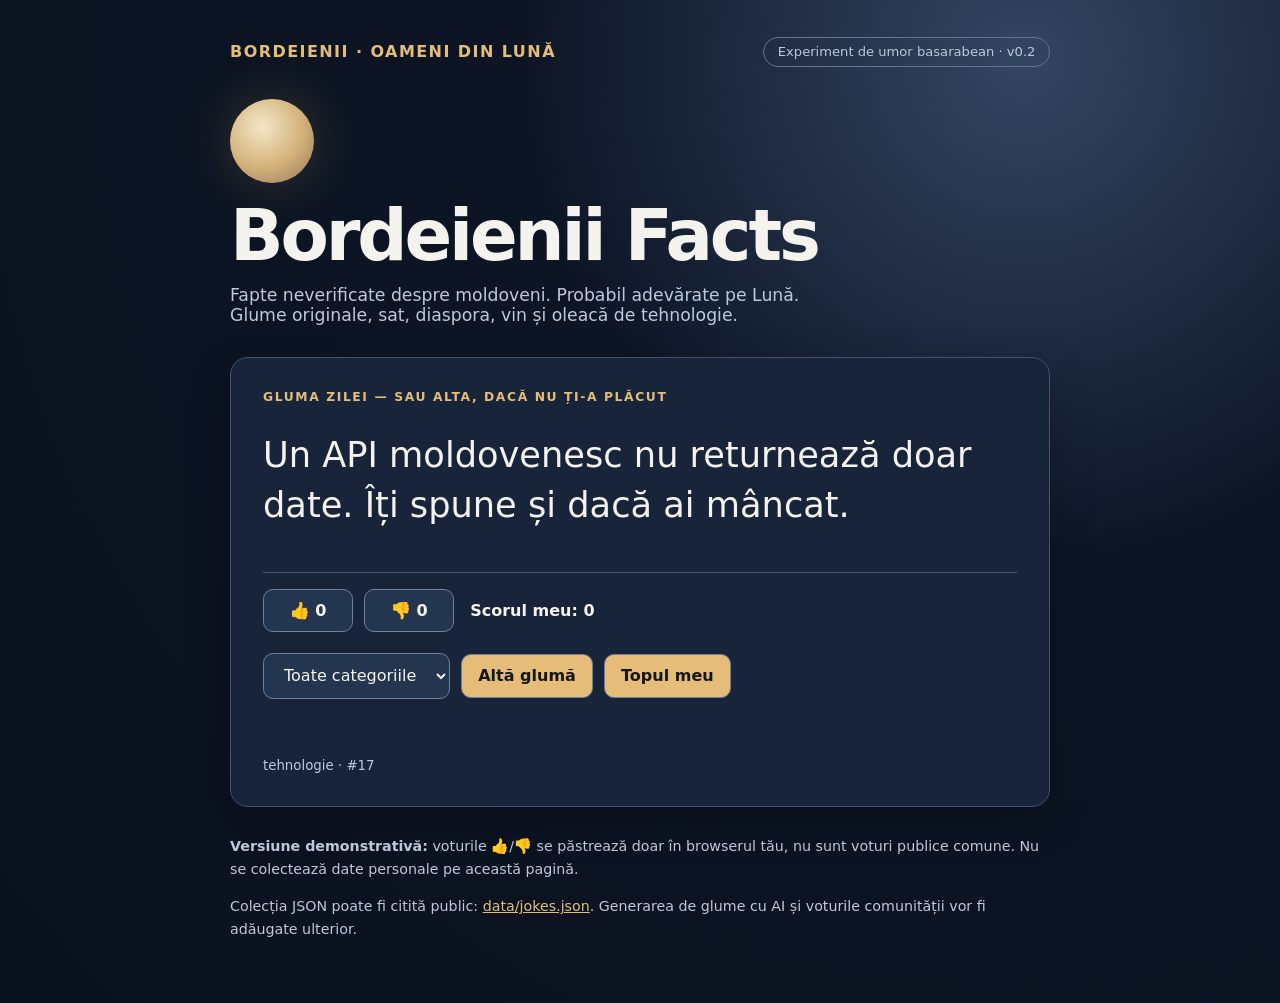
==== humor/index.html @ bf0099c3 "Publish standalone Bordeienii Facts GitHub Pages demo" ====
<!doctype html>
<html lang="ro">
<head>
  <meta charset="utf-8">
  <meta name="viewport" content="width=device-width, initial-scale=1">
  <meta name="description" content="Bordeienii Facts: glume despre Moldova, diaspora, sat și viața pe Lună.">
  <title>Bordeienii Facts — Umor de pe Lună</title>
  <style>
    :root{color-scheme:dark;--bg:#0d1525;--panel:#17243a;--border:#43536d;--text:#f5f3ee;--muted:#bdc9db;--gold:#e5bd79;--focus:#9ac5ff;font-family:system-ui,-apple-system,"Segoe UI",sans-serif}
    *{box-sizing:border-box}
    body{margin:0;min-height:100vh;color:var(--text);background:radial-gradient(circle at 80% 6%,#344562 0,#0d1525 36%,#0a111e 100%)}
    .shell{width:min(820px,calc(100% - 2rem));margin:0 auto;padding:2.3rem 0 3rem}
    header{display:flex;justify-content:space-between;align-items:center;gap:1rem;flex-wrap:wrap}
    .brand{color:var(--gold);font-weight:800;letter-spacing:.09em;text-decoration:none}
    .badge{border:1px solid #67758c;border-radius:999px;padding:.4rem .85rem;color:var(--muted);font-size:.82rem}
    .moon{width:84px;height:84px;border-radius:50%;background:radial-gradient(circle at 38% 33%,#f4e7c9 0,#d4b27a 53%,#8f7657 100%);box-shadow:0 0 55px #d8b06b38;margin:2rem 0 1rem}
    h1{font-size:clamp(2.4rem,7vw,4.4rem);line-height:1.07;letter-spacing:-.045em;margin:.2rem 0 .7rem}
    .subtitle{color:var(--muted);font-size:1.08rem;max-width:620px;margin:0 0 2rem}
    .card{background:var(--panel);border:1px solid var(--border);border-radius:18px;padding:clamp(1.2rem,4vw,2rem);box-shadow:0 16px 45px #0003}
    .label{font-size:.77rem;text-transform:uppercase;letter-spacing:.13em;color:var(--gold);font-weight:800}
    blockquote{font-size:clamp(1.45rem,4vw,2.2rem);line-height:1.43;min-height:7.3rem;margin:1.6rem 0}
    .rating,.controls{display:flex;flex-wrap:wrap;align-items:center;gap:.7rem}
    .rating{border-top:1px solid var(--border);padding-top:1rem;margin-bottom:1.3rem}
    button,select{font:inherit;border-radius:10px;border:1px solid #718099;padding:.7rem 1rem}
    button{background:var(--gold);color:#161719;font-weight:700;cursor:pointer}
    button:hover{filter:brightness(1.08)}
    button:focus-visible,select:focus-visible,a:focus-visible{outline:3px solid var(--focus);outline-offset:3px}
    button:disabled{opacity:.55;cursor:wait}
    .vote{background:#243550;color:var(--text);min-width:90px}
    .vote[aria-pressed="true"]{background:var(--gold);color:#17191c}
    select{background:#243550;color:var(--text);max-width:100%}
    #score{font-weight:700;margin-left:.3rem}
    .muted,small{color:var(--muted)}
    #status{min-height:1.5rem}
    #topPanel{margin-top:1.2rem}
    #topList{padding-left:1.4rem}
    #topList li{margin:.9rem 0;line-height:1.5}
    .textButton{border:0;background:none;color:var(--gold);font-weight:500;text-align:left;padding:.1rem}
    .textButton:hover{text-decoration:underline}
    footer{margin-top:1.8rem;color:var(--muted);font-size:.89rem;line-height:1.6}
    footer a{color:var(--gold)}
    [hidden]{display:none!important}
  </style>
</head>
<body>
<main class="shell">
  <header>
    <span class="brand">BORDEIENII · OAMENI DIN LUNĂ</span>
    <span class="badge">Experiment de umor basarabean · v0.2</span>
  </header>
  <div class="moon" aria-hidden="true"></div>
  <h1>Bordeienii Facts</h1>
  <p class="subtitle">Fapte neverificate despre moldoveni. Probabil adevărate pe Lună. Glume originale, sat, diaspora, vin și oleacă de tehnologie.</p>

  <section class="card" aria-label="Cititor de glume">
    <div class="label">Gluma zilei — sau alta, dacă nu ți-a plăcut</div>
    <blockquote id="joke" aria-live="polite">Se încarcă glumele…</blockquote>
    <div class="rating" aria-label="Apreciază gluma">
      <button class="vote" id="up" aria-label="Îmi place" aria-pressed="false">👍 <span id="upCount">0</span></button>
      <button class="vote" id="down" aria-label="Nu îmi place" aria-pressed="false">👎 <span id="downCount">0</span></button>
      <span id="score" aria-live="polite">Scorul meu: 0</span>
    </div>
    <div class="controls">
      <select id="category" aria-label="Categoria glumelor"><option value="">Toate categoriile</option></select>
      <button id="another">Altă glumă</button>
      <button id="topButton" aria-expanded="false" aria-controls="topPanel">Topul meu</button>
    </div>
    <p id="status" class="muted" role="status"></p>
    <small id="counter"></small>
  </section>

  <section class="card" id="topPanel" hidden aria-label="Glumele apreciate de mine">
    <h2>Topul meu</h2>
    <p class="muted">Aici vezi numai voturile salvate în acest browser. Clasamentul comunității va fi disponibil după conectarea serverului de vot.</p>
    <ol id="topList"></ol>
  </section>

  <footer>
    <p><strong>Versiune demonstrativă:</strong> voturile 👍/👎 se păstrează doar în browserul tău, nu sunt voturi publice comune. Nu se colectează date personale pe această pagină.</p>
    <p>Colecția JSON poate fi citită public: <a href="./data/jokes.json">data/jokes.json</a>. Generarea de glume cu AI și voturile comunității vor fi adăugate ulterior.</p>
  </footer>
</main>
<script>
"use strict";
const ids=["joke","category","another","up","down","upCount","downCount","score","topButton","topPanel","topList","status","counter"];
const el=Object.fromEntries(ids.map(id=>[id,document.getElementById(id)]));
const storageKey="bordeienii-v02-votes";
let jokes=[],current=null,votes={};
try{votes=JSON.parse(localStorage.getItem(storageKey)||"{}")||{}}catch(e){votes={}}
function rating(id){
  const v=votes[String(id)]||null;
  return {up:v==="up"?1:0,down:v==="down"?1:0,score:v==="up"?1:v==="down"?-1:0,my_vote:v};
}
function render(j){
  current=j;
  el.joke.textContent=j.text;
  const r=rating(j.id);
  el.upCount.textContent=r.up;
  el.downCount.textContent=r.down;
  el.score.textContent="Scorul meu: "+(r.score>0?"+":"")+r.score;
  el.up.setAttribute("aria-pressed",String(r.my_vote==="up"));
  el.down.setAttribute("aria-pressed",String(r.my_vote==="down"));
  el.counter.textContent=j.category+" · #"+j.id;
}
function randomJoke(){
  const filtered=jokes.filter(j=>!el.category.value||j.category===el.category.value);
  if(!filtered.length){el.status.textContent="Nu sunt glume în categoria aleasă.";return}
  const alternatives=filtered.length>1?filtered.filter(j=>!current||j.id!==current.id):filtered;
  render(alternatives[Math.floor(Math.random()*alternatives.length)]);
  el.status.textContent="";
}
function vote(direction){
  if(!current)return;
  const key=String(current.id);
  if(votes[key]===direction)delete votes[key];else votes[key]=direction;
  try{localStorage.setItem(storageKey,JSON.stringify(votes))}
  catch(e){el.status.textContent="Browserul nu permite salvarea voturilor."}
  render(current);
  if(!el.topPanel.hidden)showTop();
}
function showTop(){
  const ranked=jokes.filter(j=>votes[String(j.id)])
    .map(j=>({j,r:rating(j.id)}))
    .sort((a,b)=>b.r.score-a.r.score||a.j.id-b.j.id);
  el.topList.replaceChildren();
  if(!ranked.length){
    const li=document.createElement("li");li.textContent="Nu ai votat încă nicio glumă.";el.topList.append(li);return;
  }
  for(const item of ranked.slice(0,10)){
    const li=document.createElement("li"),button=document.createElement("button");
    button.className="textButton";
    button.textContent=item.j.text+" ("+(item.r.score>0?"👍":"👎")+")";
    button.addEventListener("click",()=>{render(item.j);el.topPanel.hidden=true;el.topButton.setAttribute("aria-expanded","false");});
    li.append(button);el.topList.append(li);
  }
}
el.another.addEventListener("click",randomJoke);
el.category.addEventListener("change",randomJoke);
el.up.addEventListener("click",()=>vote("up"));
el.down.addEventListener("click",()=>vote("down"));
el.topButton.addEventListener("click",()=>{
  el.topPanel.hidden=!el.topPanel.hidden;
  el.topButton.setAttribute("aria-expanded",String(!el.topPanel.hidden));
  if(!el.topPanel.hidden)showTop();
});
(async function init(){
  try{
    const response=await fetch("./data/jokes.json",{cache:"no-cache"});
    if(!response.ok)throw new Error("Colecția nu a putut fi încărcată.");
    const data=await response.json();
    if(!Array.isArray(data.jokes)||!data.jokes.length)throw new Error("Colecția este goală.");
    jokes=data.jokes;
    [...new Set(jokes.map(j=>j.category))].sort().forEach(category=>{
      const option=document.createElement("option");
      option.value=category;option.textContent=category;el.category.append(option);
    });
    randomJoke();
  }catch(error){el.joke.textContent="Eroare la încărcare.";el.status.textContent=error.message;}
})();
</script>
</body>
</html>
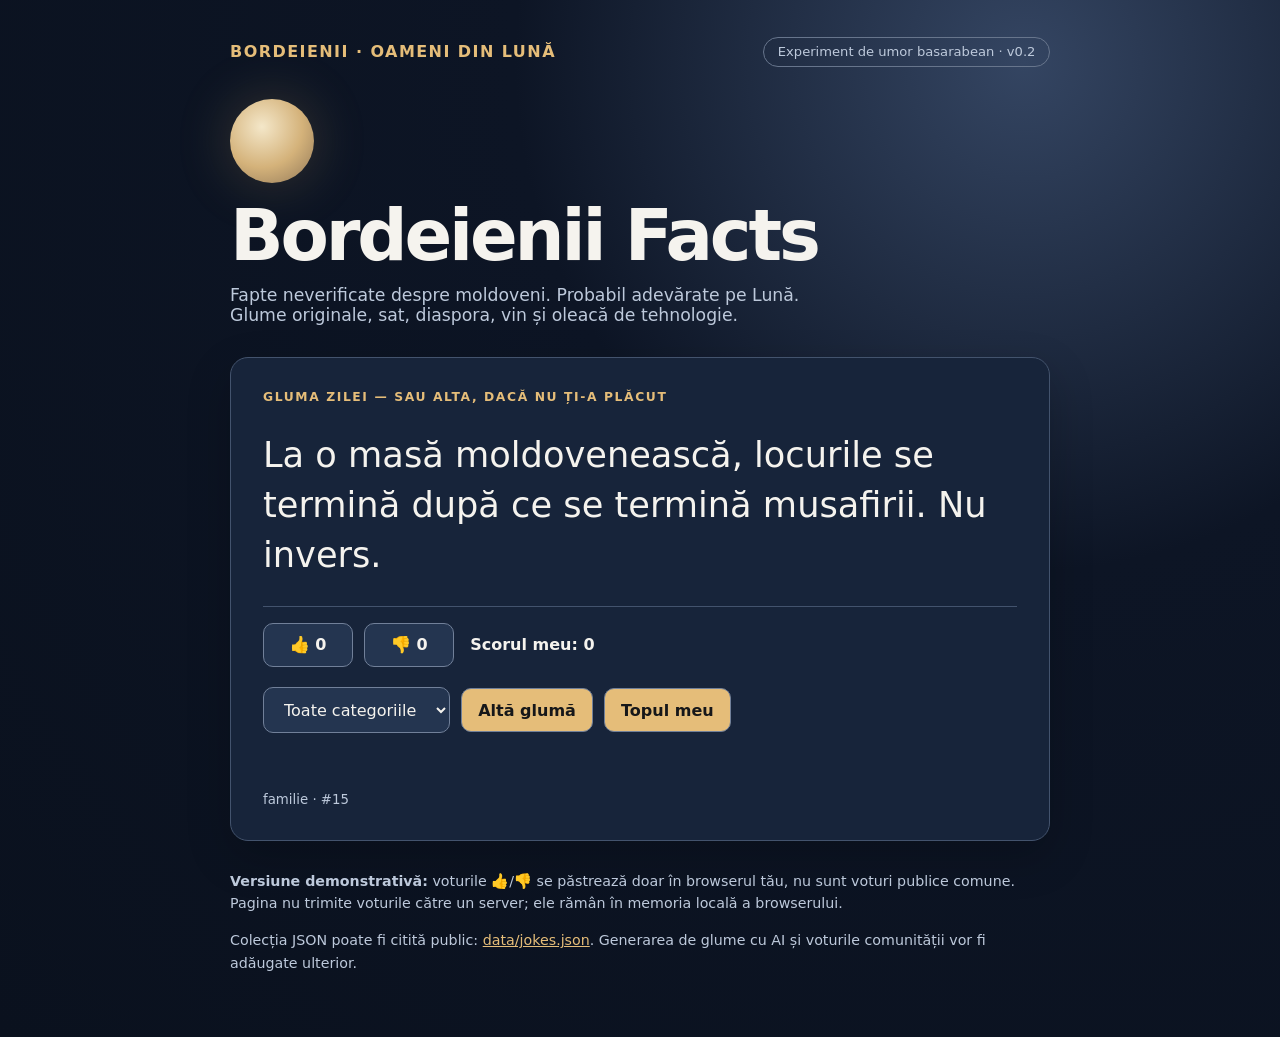
==== commit cffec94c: "Clarify local-only voting behavior" ====
--- a/humor/index.html
+++ b/humor/index.html
@@ -76,7 +76,7 @@
   </section>
 
   <footer>
-    <p><strong>Versiune demonstrativă:</strong> voturile 👍/👎 se păstrează doar în browserul tău, nu sunt voturi publice comune. Nu se colectează date personale pe această pagină.</p>
+    <p><strong>Versiune demonstrativă:</strong> voturile 👍/👎 se păstrează doar în browserul tău, nu sunt voturi publice comune. Pagina nu trimite voturile către un server; ele rămân în memoria locală a browserului.</p>
     <p>Colecția JSON poate fi citită public: <a href="./data/jokes.json">data/jokes.json</a>. Generarea de glume cu AI și voturile comunității vor fi adăugate ulterior.</p>
   </footer>
 </main>
